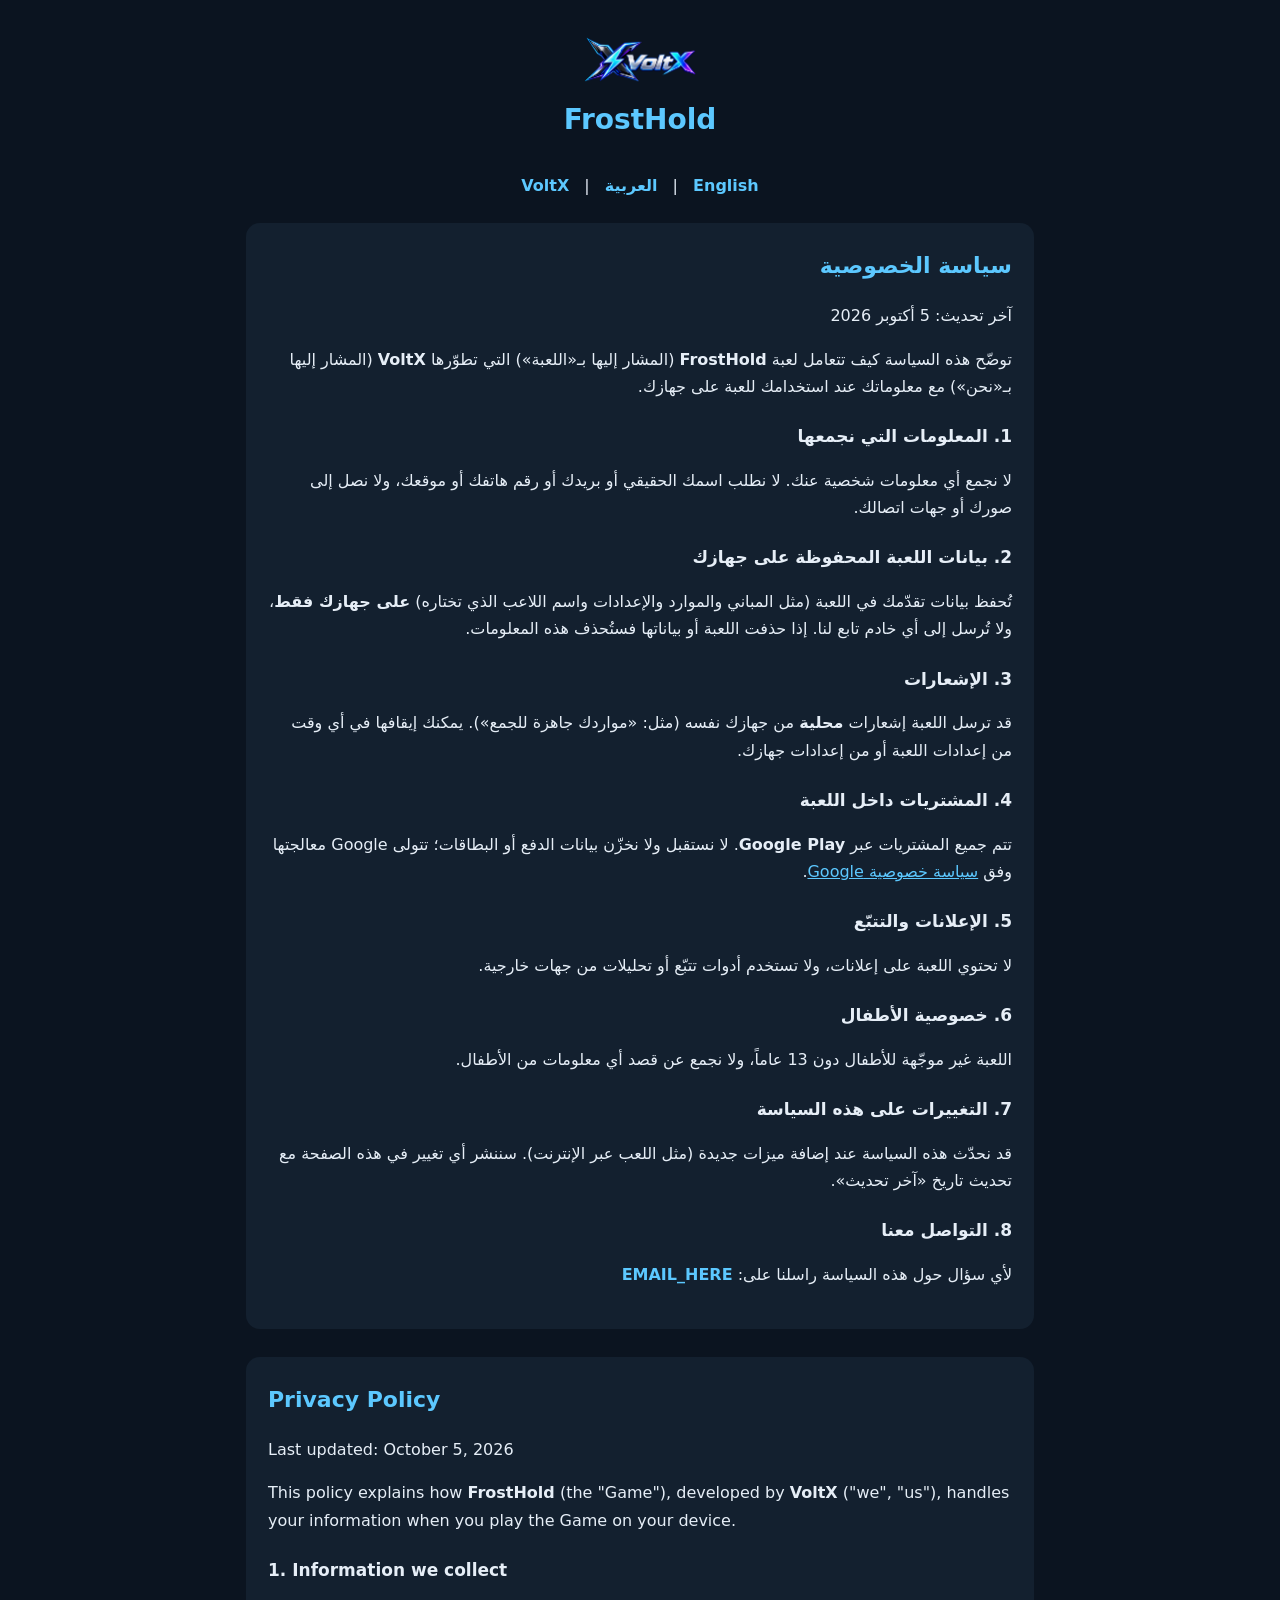
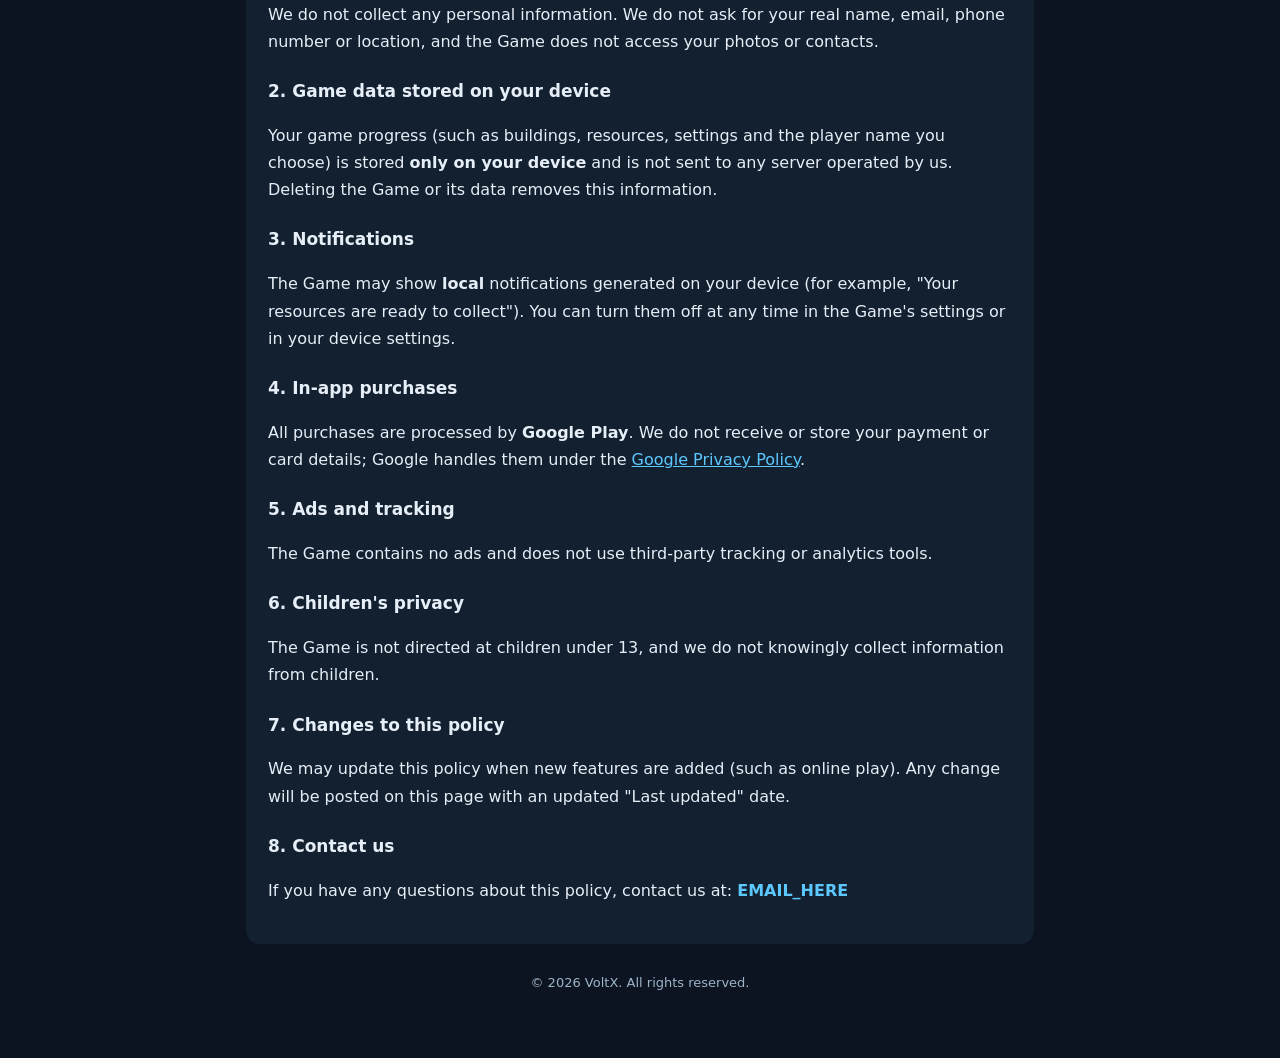
==== privacy.html @ eb1a652a "Add files via upload" ====
<!doctype html>
<html lang="en">
<head>
<meta charset="utf-8">
<meta name="viewport" content="width=device-width, initial-scale=1">
<title>FrostHold – Privacy Policy</title>
<link rel="icon" href="assets/frosthold-icon.png">
<style>
  :root { --bg:#0b1420; --card:#13202f; --text:#e6eef7; --muted:#9fb3c8; --accent:#5cc8ff; }
  * { box-sizing:border-box; }
  body { margin:0; background:var(--bg); color:var(--text); font:16px/1.7 system-ui, "Segoe UI", Tahoma, Arial, sans-serif; }
  .wrap { max-width:820px; margin:0 auto; padding:32px 16px 64px; }
  header { text-align:center; margin-bottom:28px; }
  header h1 { margin:0; font-size:28px; color:var(--accent); }
  header p { margin:6px 0 0; color:var(--muted); }
  nav { text-align:center; margin-bottom:24px; }
  nav a { color:var(--accent); margin:0 10px; text-decoration:none; font-weight:600; }
  section.lang { background:var(--card); border-radius:14px; padding:24px 22px; margin-bottom:28px; }
  h2 { color:var(--accent); font-size:22px; margin-top:0; }
  h3 { font-size:17px; margin:22px 0 6px; }
  ul { padding-inline-start:22px; }
  .email { color:var(--accent); font-weight:600; }
  footer { text-align:center; color:var(--muted); font-size:13px; }
  [dir="rtl"] { text-align:right; }
</style>
</head>
<body>
<div class="wrap">
  <header>
    <a href="index.html"><img src="assets/voltx-logo.png" alt="VoltX" style="height:56px;margin:0 auto 8px;display:block"></a>
    <h1>FrostHold</h1>
  </header>
  <nav><a href="index.html">VoltX</a> | <a href="#ar">العربية</a> | <a href="#en">English</a></nav>

  <!-- ===================== ARABIC ===================== -->
  <section class="lang" id="ar" dir="rtl" lang="ar">
    <h2>سياسة الخصوصية</h2>
    <p>آخر تحديث: 5 أكتوبر 2026</p>
    <p>توضّح هذه السياسة كيف تتعامل لعبة <strong>FrostHold</strong> (المشار إليها بـ«اللعبة») التي تطوّرها <strong>VoltX</strong> (المشار إليها بـ«نحن») مع معلوماتك عند استخدامك للعبة على جهازك.</p>

    <h3>1. المعلومات التي نجمعها</h3>
    <p>لا نجمع أي معلومات شخصية عنك. لا نطلب اسمك الحقيقي أو بريدك أو رقم هاتفك أو موقعك، ولا نصل إلى صورك أو جهات اتصالك.</p>

    <h3>2. بيانات اللعبة المحفوظة على جهازك</h3>
    <p>تُحفظ بيانات تقدّمك في اللعبة (مثل المباني والموارد والإعدادات واسم اللاعب الذي تختاره) <strong>على جهازك فقط</strong>، ولا تُرسل إلى أي خادم تابع لنا. إذا حذفت اللعبة أو بياناتها فستُحذف هذه المعلومات.</p>

    <h3>3. الإشعارات</h3>
    <p>قد ترسل اللعبة إشعارات <strong>محلية</strong> من جهازك نفسه (مثل: «مواردك جاهزة للجمع»). يمكنك إيقافها في أي وقت من إعدادات اللعبة أو من إعدادات جهازك.</p>

    <h3>4. المشتريات داخل اللعبة</h3>
    <p>تتم جميع المشتريات عبر <strong>Google Play</strong>. لا نستقبل ولا نخزّن بيانات الدفع أو البطاقات؛ تتولى Google معالجتها وفق <a href="https://policies.google.com/privacy" style="color:var(--accent)">سياسة خصوصية Google</a>.</p>

    <h3>5. الإعلانات والتتبّع</h3>
    <p>لا تحتوي اللعبة على إعلانات، ولا تستخدم أدوات تتبّع أو تحليلات من جهات خارجية.</p>

    <h3>6. خصوصية الأطفال</h3>
    <p>اللعبة غير موجّهة للأطفال دون 13 عاماً، ولا نجمع عن قصد أي معلومات من الأطفال.</p>

    <h3>7. التغييرات على هذه السياسة</h3>
    <p>قد نحدّث هذه السياسة عند إضافة ميزات جديدة (مثل اللعب عبر الإنترنت). سننشر أي تغيير في هذه الصفحة مع تحديث تاريخ «آخر تحديث».</p>

    <h3>8. التواصل معنا</h3>
    <p>لأي سؤال حول هذه السياسة راسلنا على: <span class="email">EMAIL_HERE</span></p>
  </section>

  <!-- ===================== ENGLISH ===================== -->
  <section class="lang" id="en" lang="en">
    <h2>Privacy Policy</h2>
    <p>Last updated: October 5, 2026</p>
    <p>This policy explains how <strong>FrostHold</strong> (the "Game"), developed by <strong>VoltX</strong> ("we", "us"), handles your information when you play the Game on your device.</p>

    <h3>1. Information we collect</h3>
    <p>We do not collect any personal information. We do not ask for your real name, email, phone number or location, and the Game does not access your photos or contacts.</p>

    <h3>2. Game data stored on your device</h3>
    <p>Your game progress (such as buildings, resources, settings and the player name you choose) is stored <strong>only on your device</strong> and is not sent to any server operated by us. Deleting the Game or its data removes this information.</p>

    <h3>3. Notifications</h3>
    <p>The Game may show <strong>local</strong> notifications generated on your device (for example, "Your resources are ready to collect"). You can turn them off at any time in the Game's settings or in your device settings.</p>

    <h3>4. In-app purchases</h3>
    <p>All purchases are processed by <strong>Google Play</strong>. We do not receive or store your payment or card details; Google handles them under the <a href="https://policies.google.com/privacy" style="color:var(--accent)">Google Privacy Policy</a>.</p>

    <h3>5. Ads and tracking</h3>
    <p>The Game contains no ads and does not use third-party tracking or analytics tools.</p>

    <h3>6. Children's privacy</h3>
    <p>The Game is not directed at children under 13, and we do not knowingly collect information from children.</p>

    <h3>7. Changes to this policy</h3>
    <p>We may update this policy when new features are added (such as online play). Any change will be posted on this page with an updated "Last updated" date.</p>

    <h3>8. Contact us</h3>
    <p>If you have any questions about this policy, contact us at: <span class="email">EMAIL_HERE</span></p>
  </section>

  <footer>© 2026 VoltX. All rights reserved.</footer>
</div>
</body>
</html>
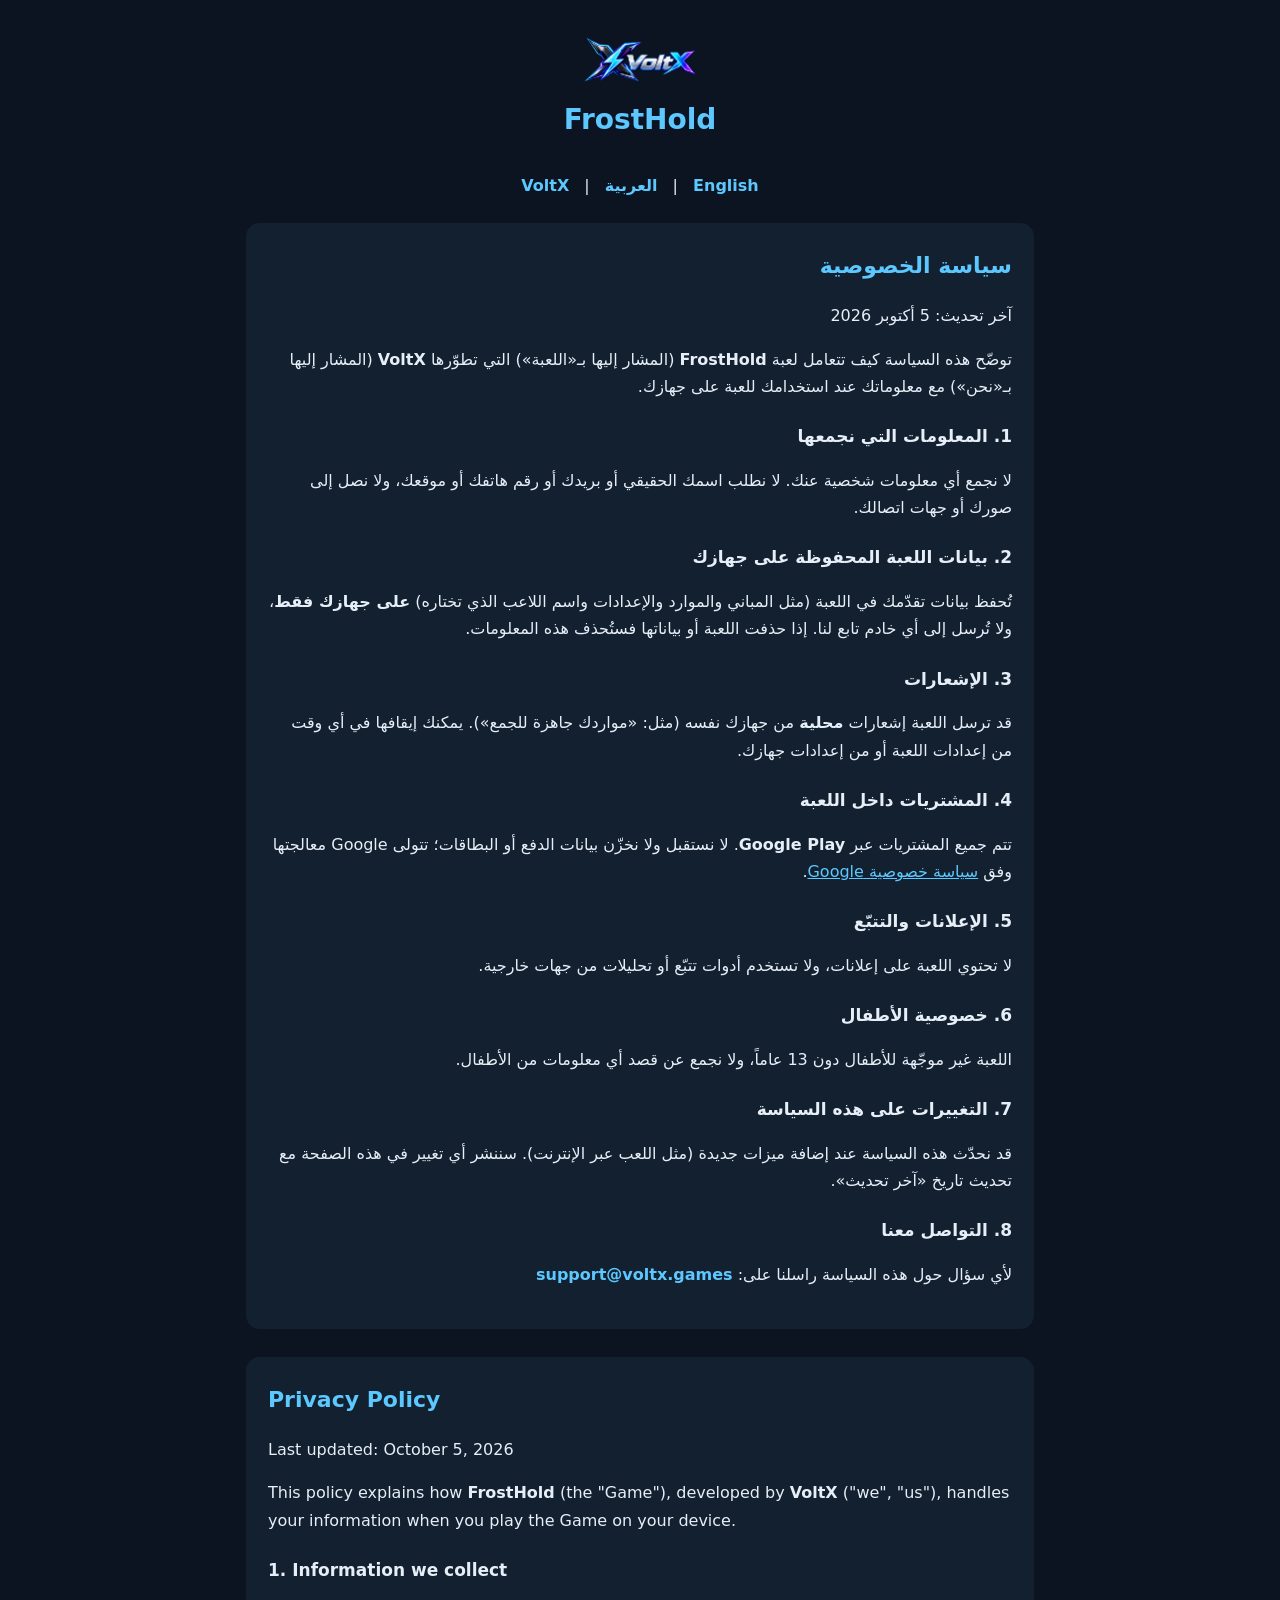
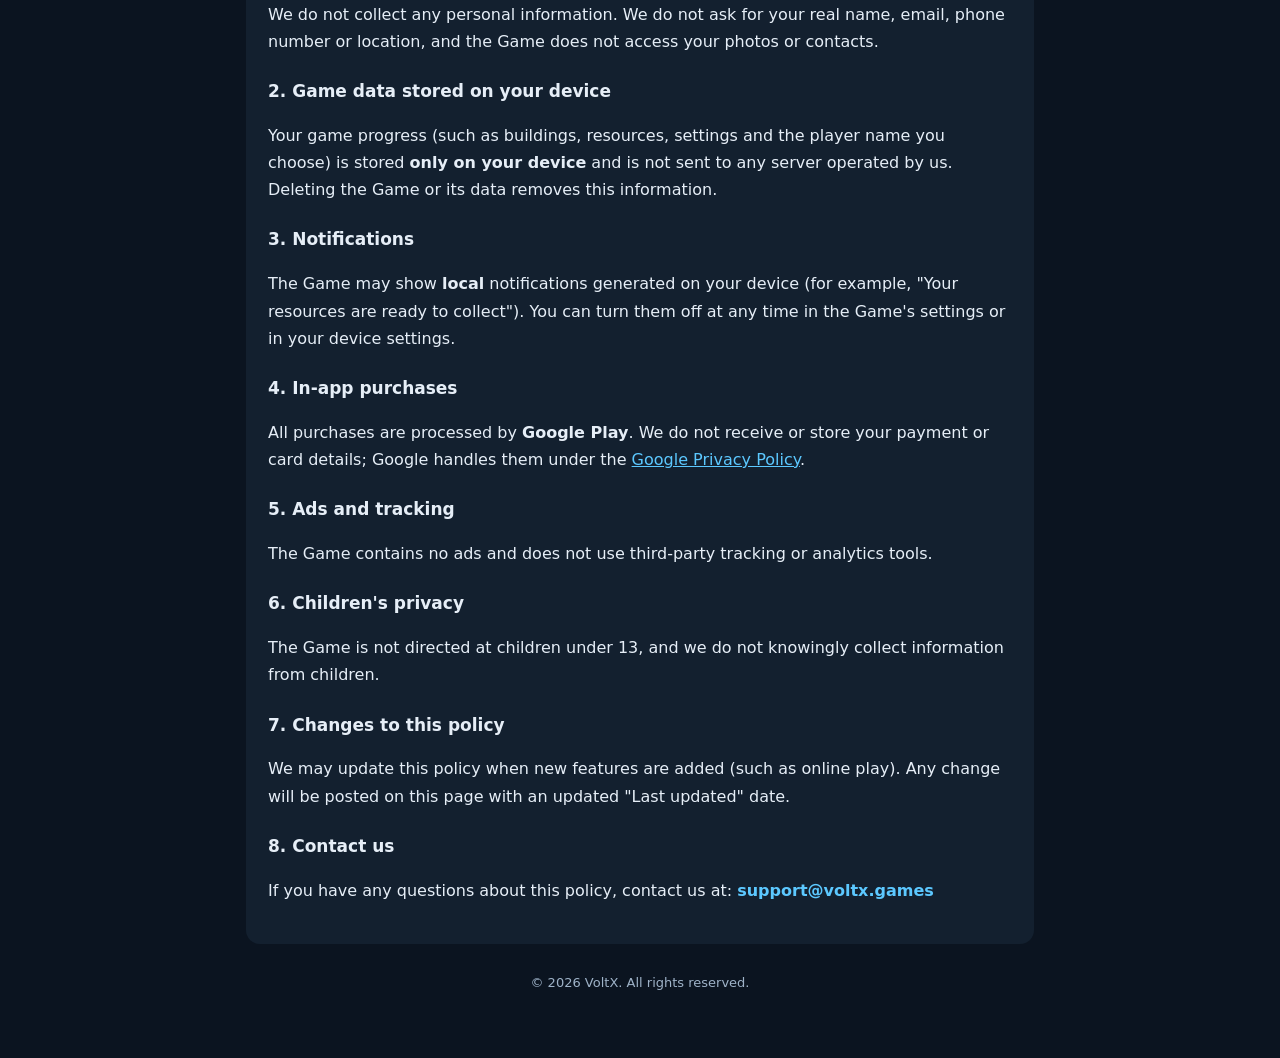
==== commit 69a82d4f: "Add files via upload" ====
--- a/privacy.html
+++ b/privacy.html
@@ -60,7 +60,7 @@
     <p>قد نحدّث هذه السياسة عند إضافة ميزات جديدة (مثل اللعب عبر الإنترنت). سننشر أي تغيير في هذه الصفحة مع تحديث تاريخ «آخر تحديث».</p>
 
     <h3>8. التواصل معنا</h3>
-    <p>لأي سؤال حول هذه السياسة راسلنا على: <span class="email">EMAIL_HERE</span></p>
+    <p>لأي سؤال حول هذه السياسة راسلنا على: <span class="email">support@voltx.games</span></p>
   </section>
 
   <!-- ===================== ENGLISH ===================== -->
@@ -91,7 +91,7 @@
     <p>We may update this policy when new features are added (such as online play). Any change will be posted on this page with an updated "Last updated" date.</p>
 
     <h3>8. Contact us</h3>
-    <p>If you have any questions about this policy, contact us at: <span class="email">EMAIL_HERE</span></p>
+    <p>If you have any questions about this policy, contact us at: <span class="email">support@voltx.games</span></p>
   </section>
 
   <footer>© 2026 VoltX. All rights reserved.</footer>
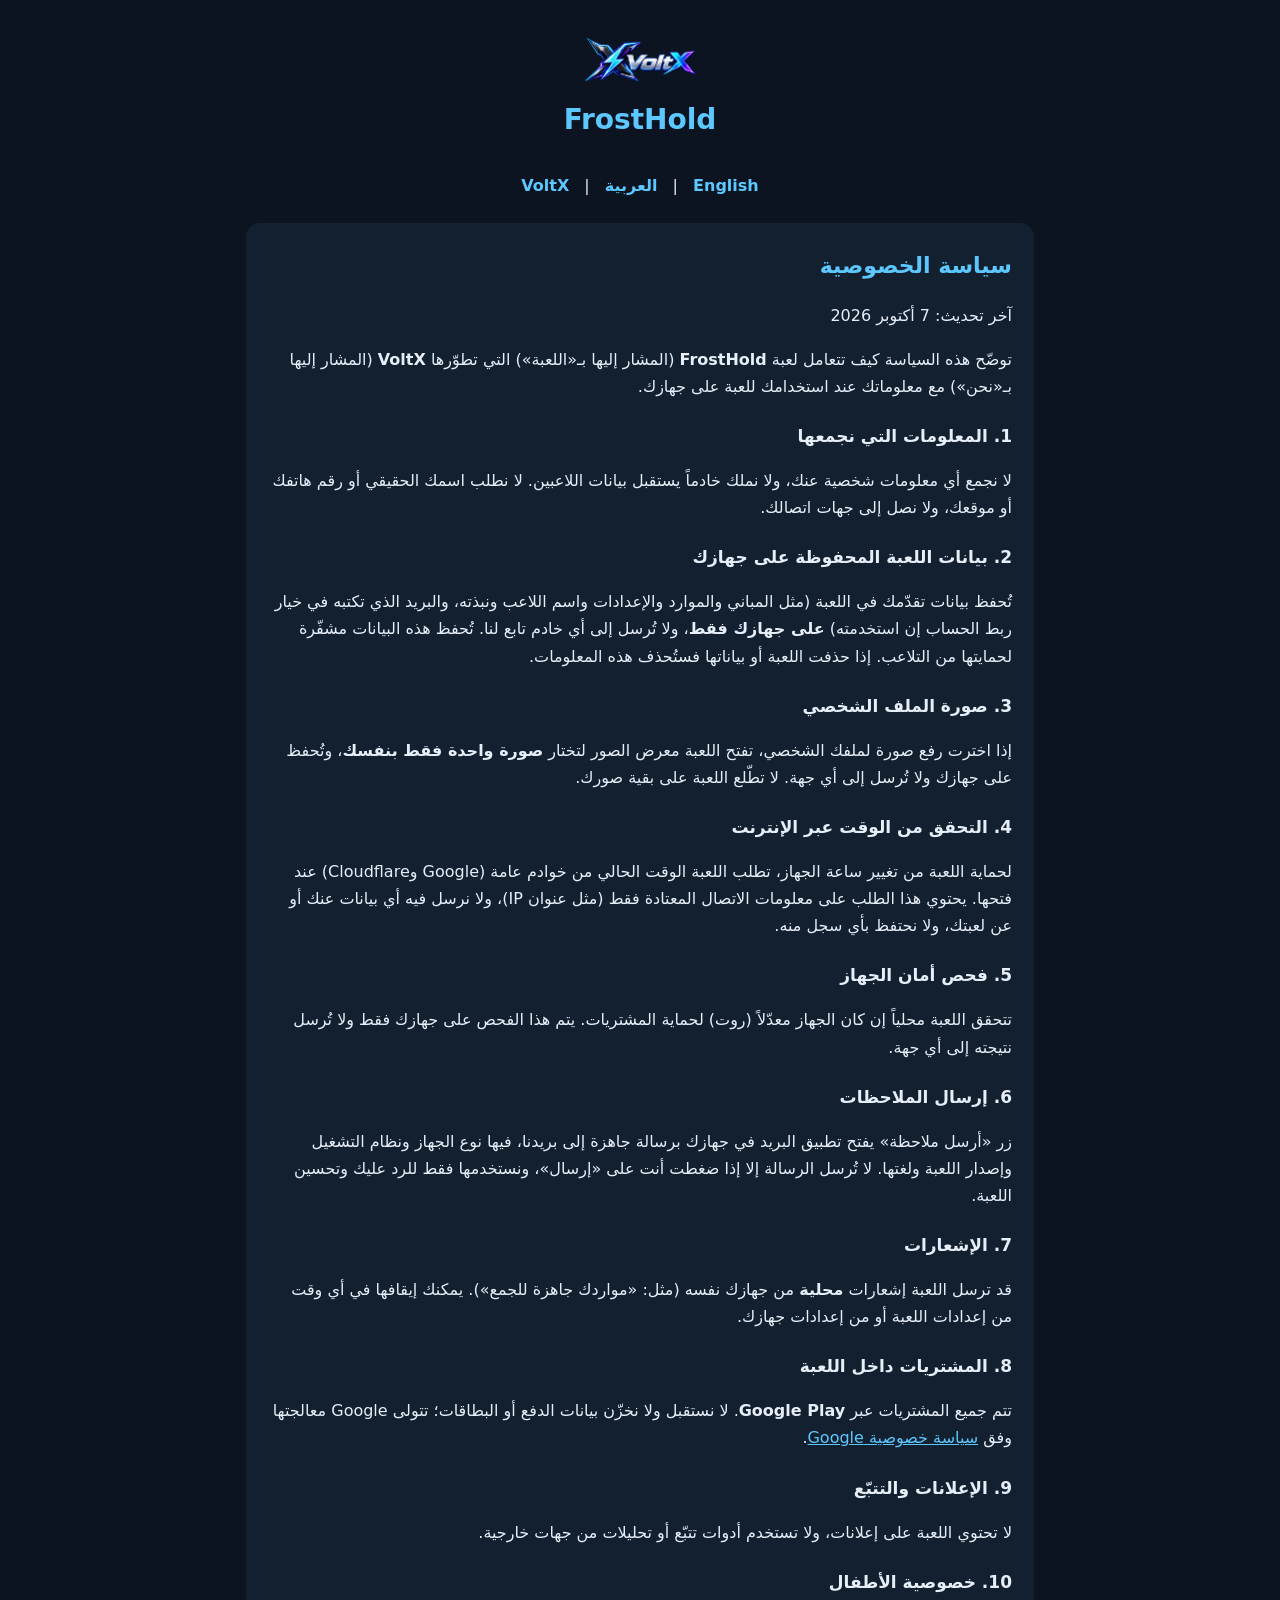
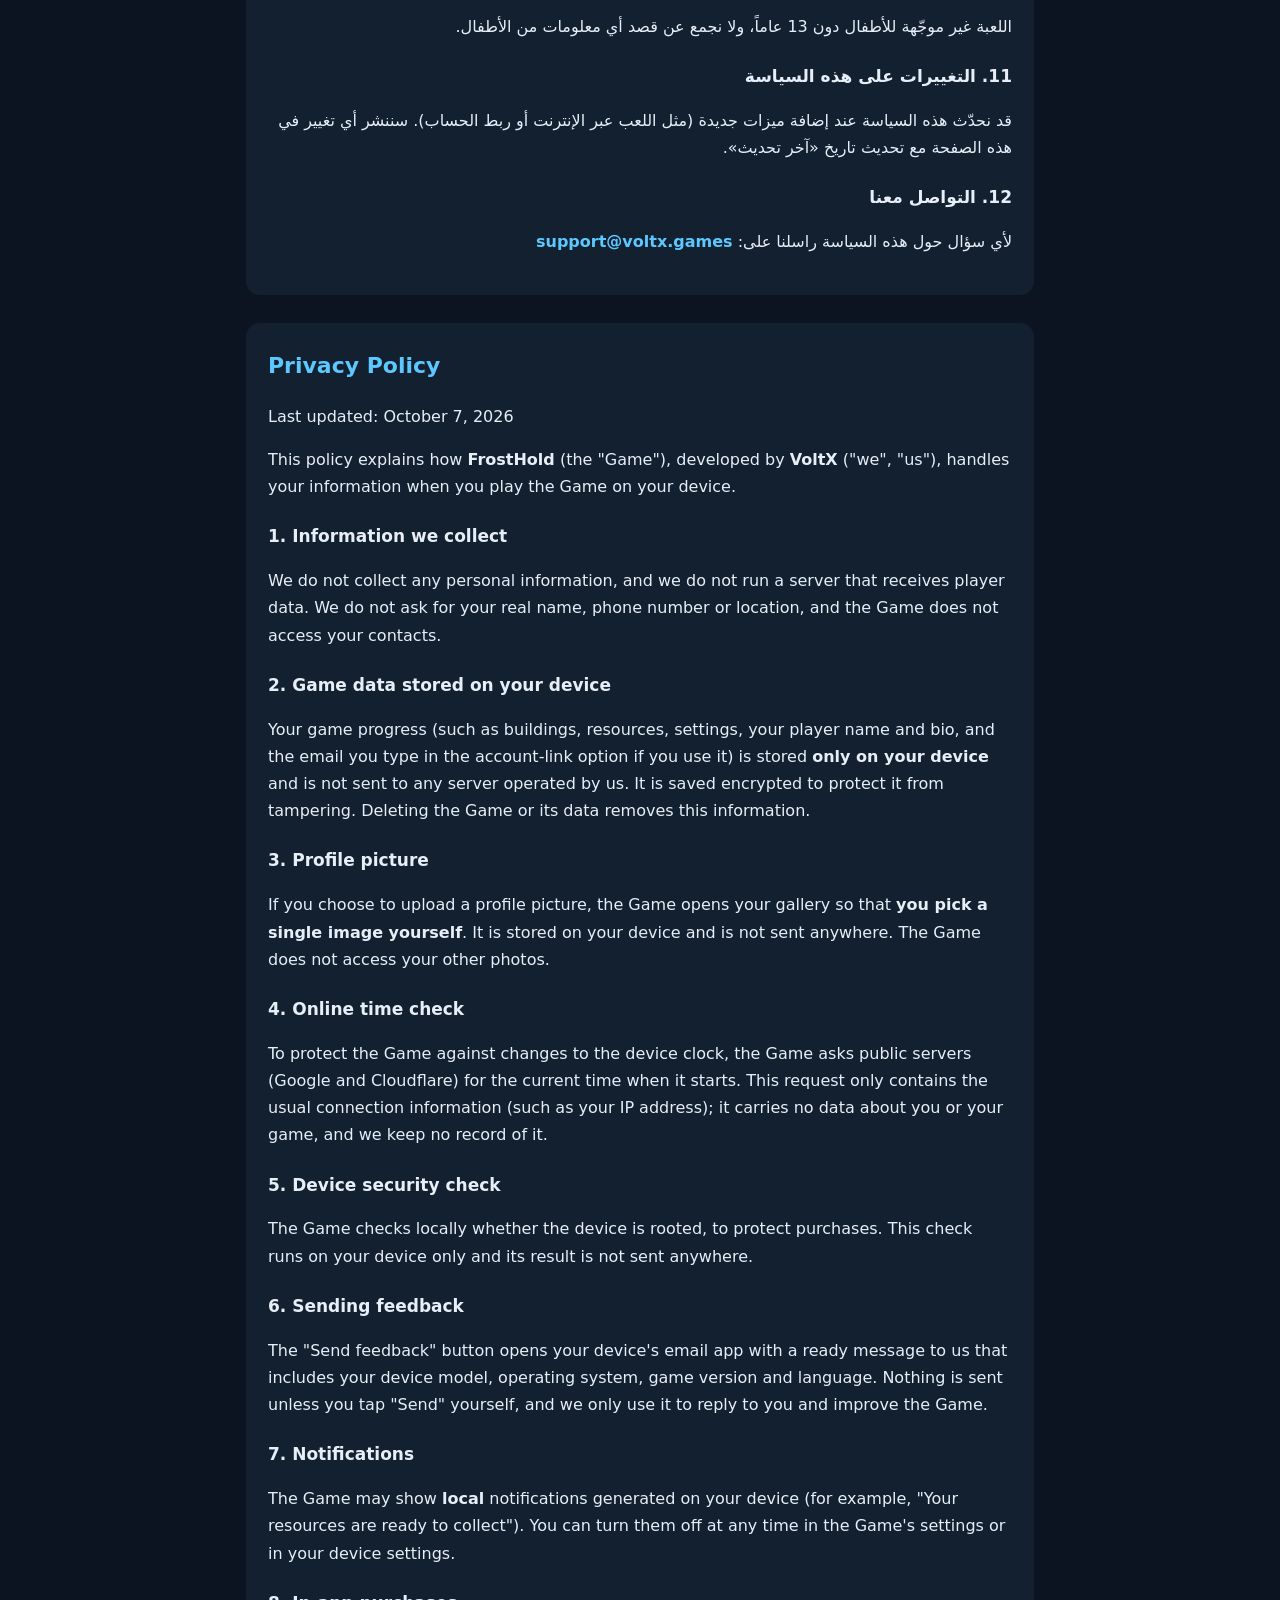
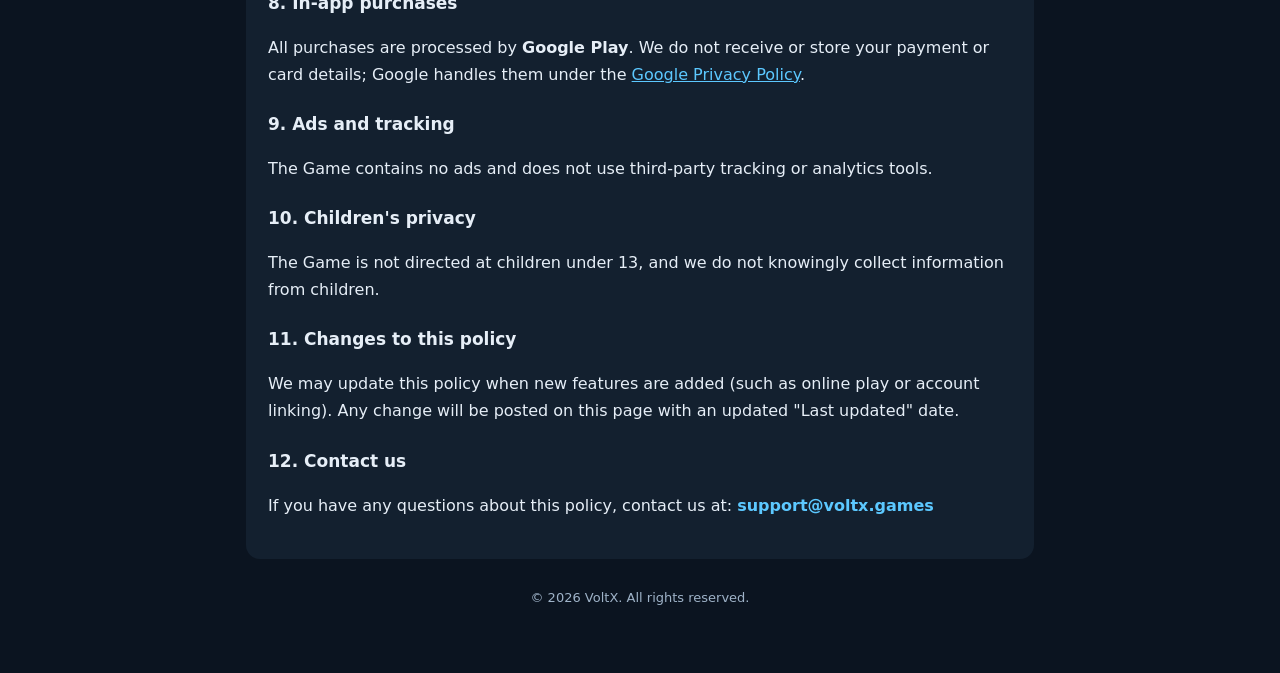
==== commit 284890b9: "Add files via upload" ====
--- a/privacy.html
+++ b/privacy.html
@@ -35,62 +35,86 @@
   <!-- ===================== ARABIC ===================== -->
   <section class="lang" id="ar" dir="rtl" lang="ar">
     <h2>سياسة الخصوصية</h2>
-    <p>آخر تحديث: 5 أكتوبر 2026</p>
+    <p>آخر تحديث: 7 أكتوبر 2026</p>
     <p>توضّح هذه السياسة كيف تتعامل لعبة <strong>FrostHold</strong> (المشار إليها بـ«اللعبة») التي تطوّرها <strong>VoltX</strong> (المشار إليها بـ«نحن») مع معلوماتك عند استخدامك للعبة على جهازك.</p>
 
     <h3>1. المعلومات التي نجمعها</h3>
-    <p>لا نجمع أي معلومات شخصية عنك. لا نطلب اسمك الحقيقي أو بريدك أو رقم هاتفك أو موقعك، ولا نصل إلى صورك أو جهات اتصالك.</p>
+    <p>لا نجمع أي معلومات شخصية عنك، ولا نملك خادماً يستقبل بيانات اللاعبين. لا نطلب اسمك الحقيقي أو رقم هاتفك أو موقعك، ولا نصل إلى جهات اتصالك.</p>
 
     <h3>2. بيانات اللعبة المحفوظة على جهازك</h3>
-    <p>تُحفظ بيانات تقدّمك في اللعبة (مثل المباني والموارد والإعدادات واسم اللاعب الذي تختاره) <strong>على جهازك فقط</strong>، ولا تُرسل إلى أي خادم تابع لنا. إذا حذفت اللعبة أو بياناتها فستُحذف هذه المعلومات.</p>
+    <p>تُحفظ بيانات تقدّمك في اللعبة (مثل المباني والموارد والإعدادات واسم اللاعب ونبذته، والبريد الذي تكتبه في خيار ربط الحساب إن استخدمته) <strong>على جهازك فقط</strong>، ولا تُرسل إلى أي خادم تابع لنا. تُحفظ هذه البيانات مشفّرة لحمايتها من التلاعب. إذا حذفت اللعبة أو بياناتها فستُحذف هذه المعلومات.</p>
 
-    <h3>3. الإشعارات</h3>
+    <h3>3. صورة الملف الشخصي</h3>
+    <p>إذا اخترت رفع صورة لملفك الشخصي، تفتح اللعبة معرض الصور لتختار <strong>صورة واحدة فقط بنفسك</strong>، وتُحفظ على جهازك ولا تُرسل إلى أي جهة. لا تطّلع اللعبة على بقية صورك.</p>
+
+    <h3>4. التحقق من الوقت عبر الإنترنت</h3>
+    <p>لحماية اللعبة من تغيير ساعة الجهاز، تطلب اللعبة الوقت الحالي من خوادم عامة (Google وCloudflare) عند فتحها. يحتوي هذا الطلب على معلومات الاتصال المعتادة فقط (مثل عنوان IP)، ولا نرسل فيه أي بيانات عنك أو عن لعبتك، ولا نحتفظ بأي سجل منه.</p>
+
+    <h3>5. فحص أمان الجهاز</h3>
+    <p>تتحقق اللعبة محلياً إن كان الجهاز معدّلاً (روت) لحماية المشتريات. يتم هذا الفحص على جهازك فقط ولا تُرسل نتيجته إلى أي جهة.</p>
+
+    <h3>6. إرسال الملاحظات</h3>
+    <p>زر «أرسل ملاحظة» يفتح تطبيق البريد في جهازك برسالة جاهزة إلى بريدنا، فيها نوع الجهاز ونظام التشغيل وإصدار اللعبة ولغتها. لا تُرسل الرسالة إلا إذا ضغطت أنت على «إرسال»، ونستخدمها فقط للرد عليك وتحسين اللعبة.</p>
+
+    <h3>7. الإشعارات</h3>
     <p>قد ترسل اللعبة إشعارات <strong>محلية</strong> من جهازك نفسه (مثل: «مواردك جاهزة للجمع»). يمكنك إيقافها في أي وقت من إعدادات اللعبة أو من إعدادات جهازك.</p>
 
-    <h3>4. المشتريات داخل اللعبة</h3>
+    <h3>8. المشتريات داخل اللعبة</h3>
     <p>تتم جميع المشتريات عبر <strong>Google Play</strong>. لا نستقبل ولا نخزّن بيانات الدفع أو البطاقات؛ تتولى Google معالجتها وفق <a href="https://policies.google.com/privacy" style="color:var(--accent)">سياسة خصوصية Google</a>.</p>
 
-    <h3>5. الإعلانات والتتبّع</h3>
+    <h3>9. الإعلانات والتتبّع</h3>
     <p>لا تحتوي اللعبة على إعلانات، ولا تستخدم أدوات تتبّع أو تحليلات من جهات خارجية.</p>
 
-    <h3>6. خصوصية الأطفال</h3>
+    <h3>10. خصوصية الأطفال</h3>
     <p>اللعبة غير موجّهة للأطفال دون 13 عاماً، ولا نجمع عن قصد أي معلومات من الأطفال.</p>
 
-    <h3>7. التغييرات على هذه السياسة</h3>
-    <p>قد نحدّث هذه السياسة عند إضافة ميزات جديدة (مثل اللعب عبر الإنترنت). سننشر أي تغيير في هذه الصفحة مع تحديث تاريخ «آخر تحديث».</p>
+    <h3>11. التغييرات على هذه السياسة</h3>
+    <p>قد نحدّث هذه السياسة عند إضافة ميزات جديدة (مثل اللعب عبر الإنترنت أو ربط الحساب). سننشر أي تغيير في هذه الصفحة مع تحديث تاريخ «آخر تحديث».</p>
 
-    <h3>8. التواصل معنا</h3>
+    <h3>12. التواصل معنا</h3>
     <p>لأي سؤال حول هذه السياسة راسلنا على: <span class="email">support@voltx.games</span></p>
   </section>
 
   <!-- ===================== ENGLISH ===================== -->
   <section class="lang" id="en" lang="en">
     <h2>Privacy Policy</h2>
-    <p>Last updated: October 5, 2026</p>
+    <p>Last updated: October 7, 2026</p>
     <p>This policy explains how <strong>FrostHold</strong> (the "Game"), developed by <strong>VoltX</strong> ("we", "us"), handles your information when you play the Game on your device.</p>
 
     <h3>1. Information we collect</h3>
-    <p>We do not collect any personal information. We do not ask for your real name, email, phone number or location, and the Game does not access your photos or contacts.</p>
+    <p>We do not collect any personal information, and we do not run a server that receives player data. We do not ask for your real name, phone number or location, and the Game does not access your contacts.</p>
 
     <h3>2. Game data stored on your device</h3>
-    <p>Your game progress (such as buildings, resources, settings and the player name you choose) is stored <strong>only on your device</strong> and is not sent to any server operated by us. Deleting the Game or its data removes this information.</p>
+    <p>Your game progress (such as buildings, resources, settings, your player name and bio, and the email you type in the account-link option if you use it) is stored <strong>only on your device</strong> and is not sent to any server operated by us. It is saved encrypted to protect it from tampering. Deleting the Game or its data removes this information.</p>
 
-    <h3>3. Notifications</h3>
+    <h3>3. Profile picture</h3>
+    <p>If you choose to upload a profile picture, the Game opens your gallery so that <strong>you pick a single image yourself</strong>. It is stored on your device and is not sent anywhere. The Game does not access your other photos.</p>
+
+    <h3>4. Online time check</h3>
+    <p>To protect the Game against changes to the device clock, the Game asks public servers (Google and Cloudflare) for the current time when it starts. This request only contains the usual connection information (such as your IP address); it carries no data about you or your game, and we keep no record of it.</p>
+
+    <h3>5. Device security check</h3>
+    <p>The Game checks locally whether the device is rooted, to protect purchases. This check runs on your device only and its result is not sent anywhere.</p>
+
+    <h3>6. Sending feedback</h3>
+    <p>The "Send feedback" button opens your device's email app with a ready message to us that includes your device model, operating system, game version and language. Nothing is sent unless you tap "Send" yourself, and we only use it to reply to you and improve the Game.</p>
+
+    <h3>7. Notifications</h3>
     <p>The Game may show <strong>local</strong> notifications generated on your device (for example, "Your resources are ready to collect"). You can turn them off at any time in the Game's settings or in your device settings.</p>
 
-    <h3>4. In-app purchases</h3>
+    <h3>8. In-app purchases</h3>
     <p>All purchases are processed by <strong>Google Play</strong>. We do not receive or store your payment or card details; Google handles them under the <a href="https://policies.google.com/privacy" style="color:var(--accent)">Google Privacy Policy</a>.</p>
 
-    <h3>5. Ads and tracking</h3>
+    <h3>9. Ads and tracking</h3>
     <p>The Game contains no ads and does not use third-party tracking or analytics tools.</p>
 
-    <h3>6. Children's privacy</h3>
+    <h3>10. Children's privacy</h3>
     <p>The Game is not directed at children under 13, and we do not knowingly collect information from children.</p>
 
-    <h3>7. Changes to this policy</h3>
-    <p>We may update this policy when new features are added (such as online play). Any change will be posted on this page with an updated "Last updated" date.</p>
+    <h3>11. Changes to this policy</h3>
+    <p>We may update this policy when new features are added (such as online play or account linking). Any change will be posted on this page with an updated "Last updated" date.</p>
 
-    <h3>8. Contact us</h3>
+    <h3>12. Contact us</h3>
     <p>If you have any questions about this policy, contact us at: <span class="email">support@voltx.games</span></p>
   </section>
 
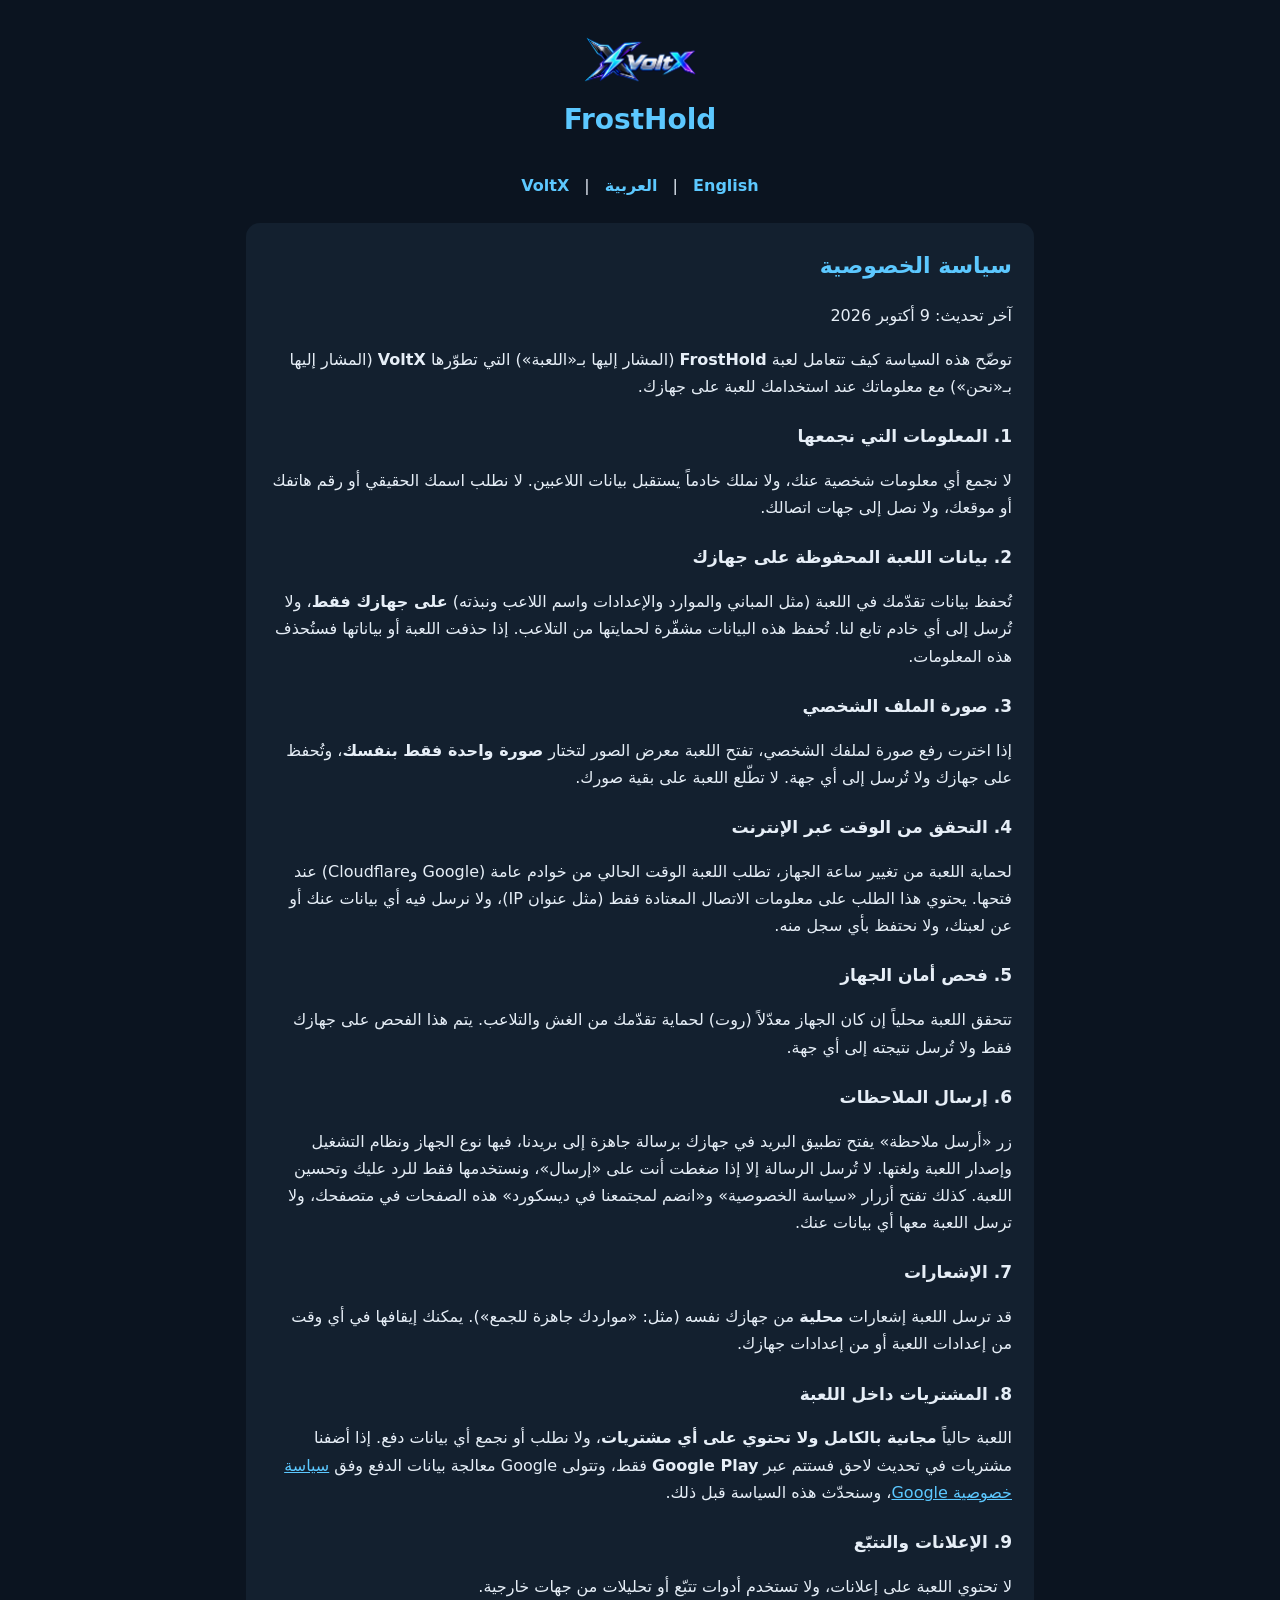
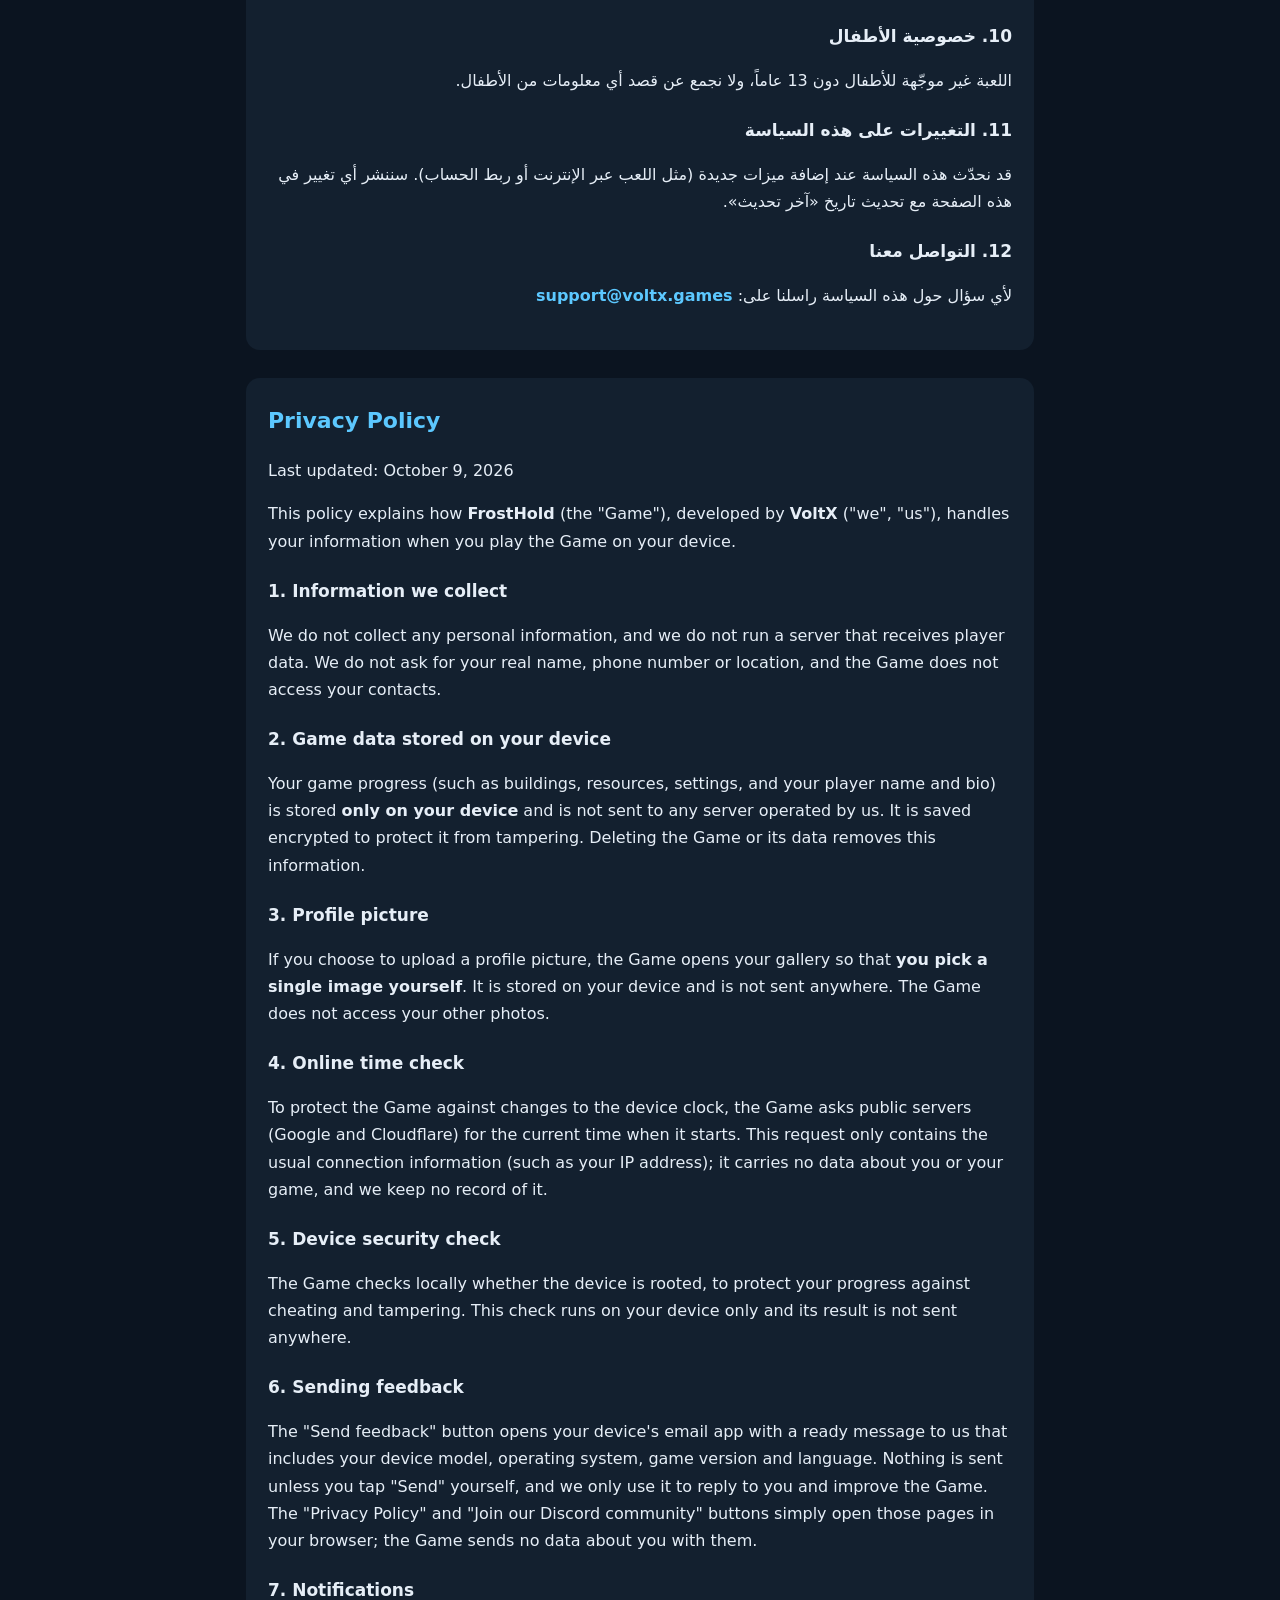
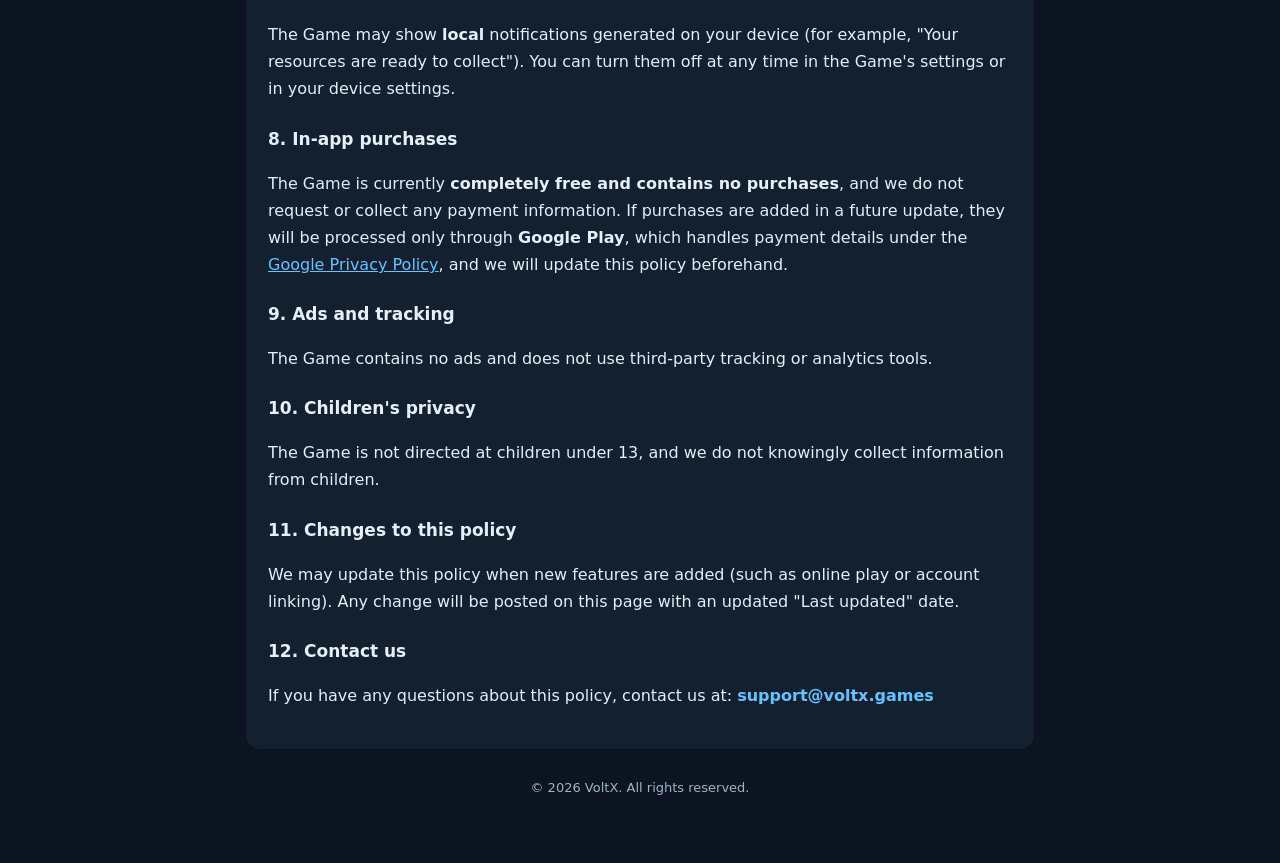
==== commit 2a0d42b6: "Add files via upload" ====
--- a/privacy.html
+++ b/privacy.html
@@ -35,14 +35,14 @@
   <!-- ===================== ARABIC ===================== -->
   <section class="lang" id="ar" dir="rtl" lang="ar">
     <h2>سياسة الخصوصية</h2>
-    <p>آخر تحديث: 7 أكتوبر 2026</p>
+    <p>آخر تحديث: 9 أكتوبر 2026</p>
     <p>توضّح هذه السياسة كيف تتعامل لعبة <strong>FrostHold</strong> (المشار إليها بـ«اللعبة») التي تطوّرها <strong>VoltX</strong> (المشار إليها بـ«نحن») مع معلوماتك عند استخدامك للعبة على جهازك.</p>
 
     <h3>1. المعلومات التي نجمعها</h3>
     <p>لا نجمع أي معلومات شخصية عنك، ولا نملك خادماً يستقبل بيانات اللاعبين. لا نطلب اسمك الحقيقي أو رقم هاتفك أو موقعك، ولا نصل إلى جهات اتصالك.</p>
 
     <h3>2. بيانات اللعبة المحفوظة على جهازك</h3>
-    <p>تُحفظ بيانات تقدّمك في اللعبة (مثل المباني والموارد والإعدادات واسم اللاعب ونبذته، والبريد الذي تكتبه في خيار ربط الحساب إن استخدمته) <strong>على جهازك فقط</strong>، ولا تُرسل إلى أي خادم تابع لنا. تُحفظ هذه البيانات مشفّرة لحمايتها من التلاعب. إذا حذفت اللعبة أو بياناتها فستُحذف هذه المعلومات.</p>
+    <p>تُحفظ بيانات تقدّمك في اللعبة (مثل المباني والموارد والإعدادات واسم اللاعب ونبذته) <strong>على جهازك فقط</strong>، ولا تُرسل إلى أي خادم تابع لنا. تُحفظ هذه البيانات مشفّرة لحمايتها من التلاعب. إذا حذفت اللعبة أو بياناتها فستُحذف هذه المعلومات.</p>
 
     <h3>3. صورة الملف الشخصي</h3>
     <p>إذا اخترت رفع صورة لملفك الشخصي، تفتح اللعبة معرض الصور لتختار <strong>صورة واحدة فقط بنفسك</strong>، وتُحفظ على جهازك ولا تُرسل إلى أي جهة. لا تطّلع اللعبة على بقية صورك.</p>
@@ -51,16 +51,16 @@
     <p>لحماية اللعبة من تغيير ساعة الجهاز، تطلب اللعبة الوقت الحالي من خوادم عامة (Google وCloudflare) عند فتحها. يحتوي هذا الطلب على معلومات الاتصال المعتادة فقط (مثل عنوان IP)، ولا نرسل فيه أي بيانات عنك أو عن لعبتك، ولا نحتفظ بأي سجل منه.</p>
 
     <h3>5. فحص أمان الجهاز</h3>
-    <p>تتحقق اللعبة محلياً إن كان الجهاز معدّلاً (روت) لحماية المشتريات. يتم هذا الفحص على جهازك فقط ولا تُرسل نتيجته إلى أي جهة.</p>
+    <p>تتحقق اللعبة محلياً إن كان الجهاز معدّلاً (روت) لحماية تقدّمك من الغش والتلاعب. يتم هذا الفحص على جهازك فقط ولا تُرسل نتيجته إلى أي جهة.</p>
 
     <h3>6. إرسال الملاحظات</h3>
-    <p>زر «أرسل ملاحظة» يفتح تطبيق البريد في جهازك برسالة جاهزة إلى بريدنا، فيها نوع الجهاز ونظام التشغيل وإصدار اللعبة ولغتها. لا تُرسل الرسالة إلا إذا ضغطت أنت على «إرسال»، ونستخدمها فقط للرد عليك وتحسين اللعبة.</p>
+    <p>زر «أرسل ملاحظة» يفتح تطبيق البريد في جهازك برسالة جاهزة إلى بريدنا، فيها نوع الجهاز ونظام التشغيل وإصدار اللعبة ولغتها. لا تُرسل الرسالة إلا إذا ضغطت أنت على «إرسال»، ونستخدمها فقط للرد عليك وتحسين اللعبة. كذلك تفتح أزرار «سياسة الخصوصية» و«انضم لمجتمعنا في ديسكورد» هذه الصفحات في متصفحك، ولا ترسل اللعبة معها أي بيانات عنك.</p>
 
     <h3>7. الإشعارات</h3>
     <p>قد ترسل اللعبة إشعارات <strong>محلية</strong> من جهازك نفسه (مثل: «مواردك جاهزة للجمع»). يمكنك إيقافها في أي وقت من إعدادات اللعبة أو من إعدادات جهازك.</p>
 
     <h3>8. المشتريات داخل اللعبة</h3>
-    <p>تتم جميع المشتريات عبر <strong>Google Play</strong>. لا نستقبل ولا نخزّن بيانات الدفع أو البطاقات؛ تتولى Google معالجتها وفق <a href="https://policies.google.com/privacy" style="color:var(--accent)">سياسة خصوصية Google</a>.</p>
+    <p>اللعبة حالياً <strong>مجانية بالكامل ولا تحتوي على أي مشتريات</strong>، ولا نطلب أو نجمع أي بيانات دفع. إذا أضفنا مشتريات في تحديث لاحق فستتم عبر <strong>Google Play</strong> فقط، وتتولى Google معالجة بيانات الدفع وفق <a href="https://policies.google.com/privacy" style="color:var(--accent)">سياسة خصوصية Google</a>، وسنحدّث هذه السياسة قبل ذلك.</p>
 
     <h3>9. الإعلانات والتتبّع</h3>
     <p>لا تحتوي اللعبة على إعلانات، ولا تستخدم أدوات تتبّع أو تحليلات من جهات خارجية.</p>
@@ -78,14 +78,14 @@
   <!-- ===================== ENGLISH ===================== -->
   <section class="lang" id="en" lang="en">
     <h2>Privacy Policy</h2>
-    <p>Last updated: October 7, 2026</p>
+    <p>Last updated: October 9, 2026</p>
     <p>This policy explains how <strong>FrostHold</strong> (the "Game"), developed by <strong>VoltX</strong> ("we", "us"), handles your information when you play the Game on your device.</p>
 
     <h3>1. Information we collect</h3>
     <p>We do not collect any personal information, and we do not run a server that receives player data. We do not ask for your real name, phone number or location, and the Game does not access your contacts.</p>
 
     <h3>2. Game data stored on your device</h3>
-    <p>Your game progress (such as buildings, resources, settings, your player name and bio, and the email you type in the account-link option if you use it) is stored <strong>only on your device</strong> and is not sent to any server operated by us. It is saved encrypted to protect it from tampering. Deleting the Game or its data removes this information.</p>
+    <p>Your game progress (such as buildings, resources, settings, and your player name and bio) is stored <strong>only on your device</strong> and is not sent to any server operated by us. It is saved encrypted to protect it from tampering. Deleting the Game or its data removes this information.</p>
 
     <h3>3. Profile picture</h3>
     <p>If you choose to upload a profile picture, the Game opens your gallery so that <strong>you pick a single image yourself</strong>. It is stored on your device and is not sent anywhere. The Game does not access your other photos.</p>
@@ -94,16 +94,16 @@
     <p>To protect the Game against changes to the device clock, the Game asks public servers (Google and Cloudflare) for the current time when it starts. This request only contains the usual connection information (such as your IP address); it carries no data about you or your game, and we keep no record of it.</p>
 
     <h3>5. Device security check</h3>
-    <p>The Game checks locally whether the device is rooted, to protect purchases. This check runs on your device only and its result is not sent anywhere.</p>
+    <p>The Game checks locally whether the device is rooted, to protect your progress against cheating and tampering. This check runs on your device only and its result is not sent anywhere.</p>
 
     <h3>6. Sending feedback</h3>
-    <p>The "Send feedback" button opens your device's email app with a ready message to us that includes your device model, operating system, game version and language. Nothing is sent unless you tap "Send" yourself, and we only use it to reply to you and improve the Game.</p>
+    <p>The "Send feedback" button opens your device's email app with a ready message to us that includes your device model, operating system, game version and language. Nothing is sent unless you tap "Send" yourself, and we only use it to reply to you and improve the Game. The "Privacy Policy" and "Join our Discord community" buttons simply open those pages in your browser; the Game sends no data about you with them.</p>
 
     <h3>7. Notifications</h3>
     <p>The Game may show <strong>local</strong> notifications generated on your device (for example, "Your resources are ready to collect"). You can turn them off at any time in the Game's settings or in your device settings.</p>
 
     <h3>8. In-app purchases</h3>
-    <p>All purchases are processed by <strong>Google Play</strong>. We do not receive or store your payment or card details; Google handles them under the <a href="https://policies.google.com/privacy" style="color:var(--accent)">Google Privacy Policy</a>.</p>
+    <p>The Game is currently <strong>completely free and contains no purchases</strong>, and we do not request or collect any payment information. If purchases are added in a future update, they will be processed only through <strong>Google Play</strong>, which handles payment details under the <a href="https://policies.google.com/privacy" style="color:var(--accent)">Google Privacy Policy</a>, and we will update this policy beforehand.</p>
 
     <h3>9. Ads and tracking</h3>
     <p>The Game contains no ads and does not use third-party tracking or analytics tools.</p>
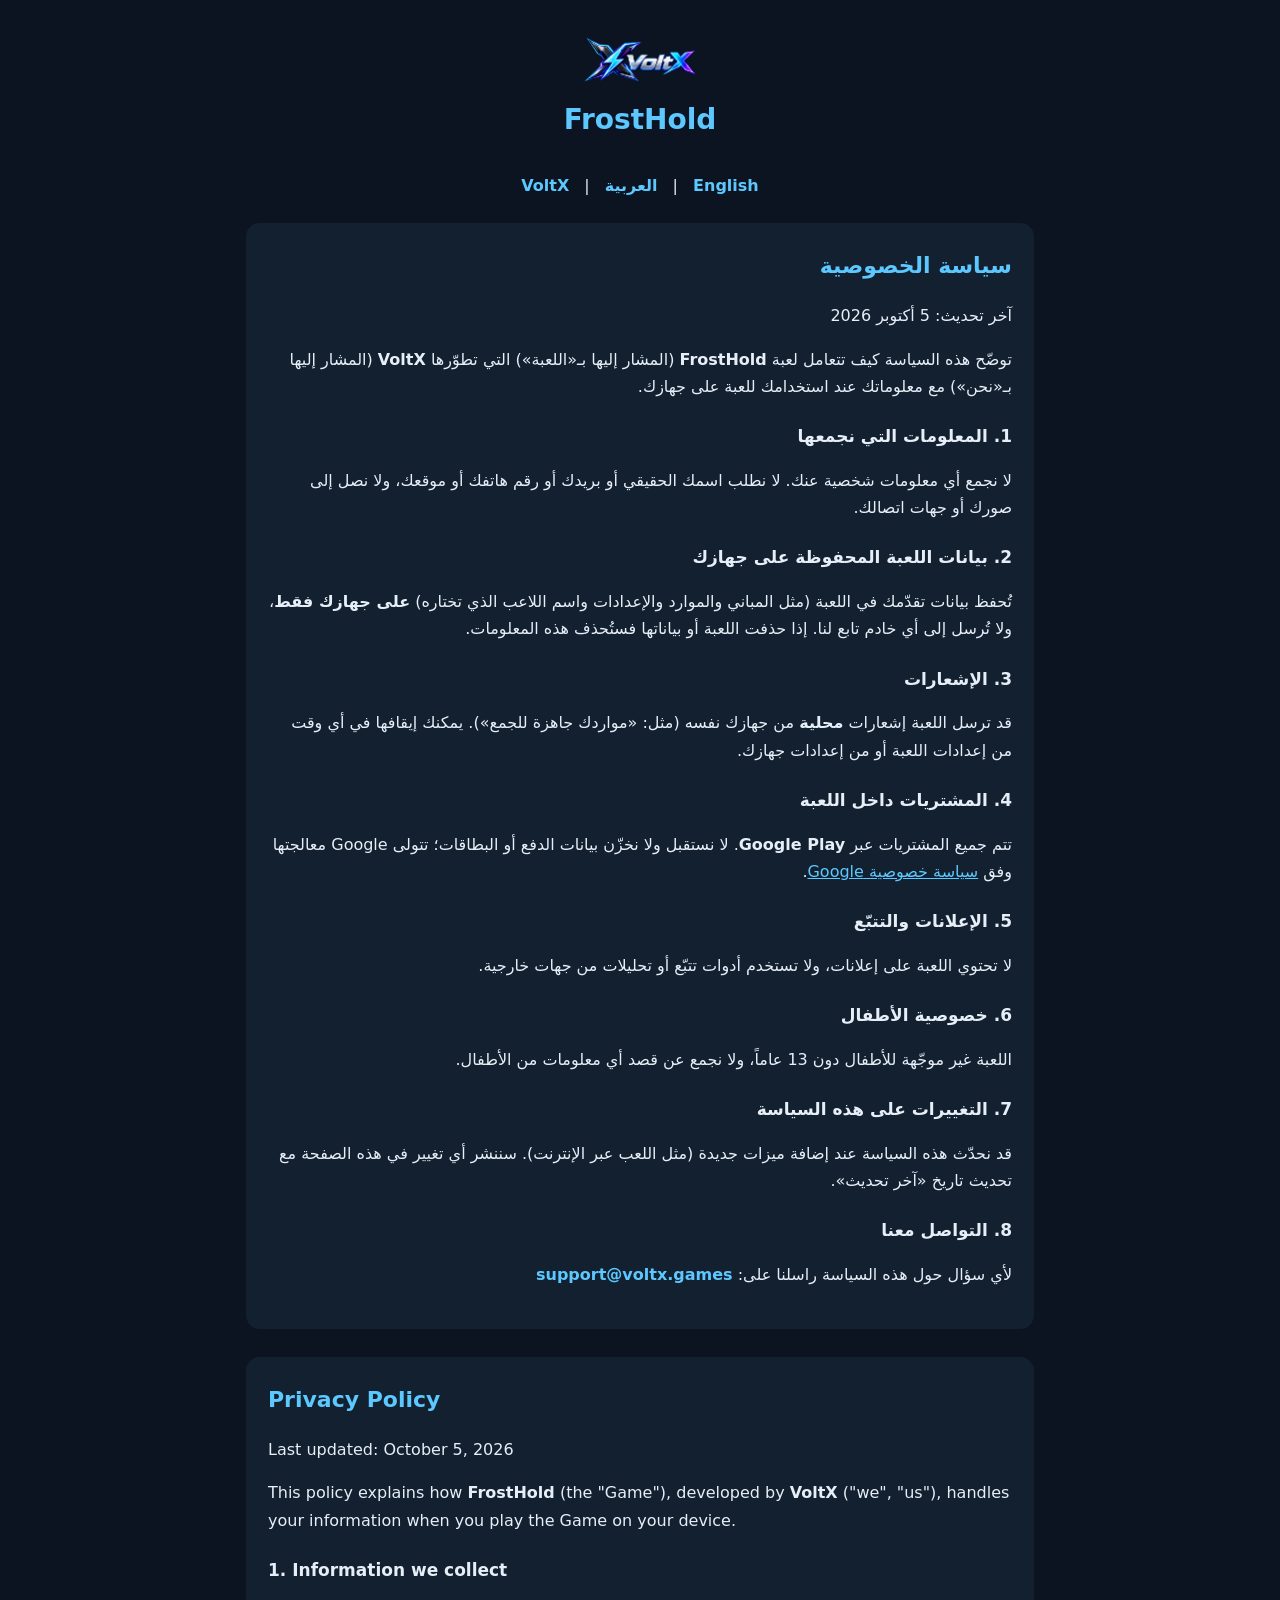
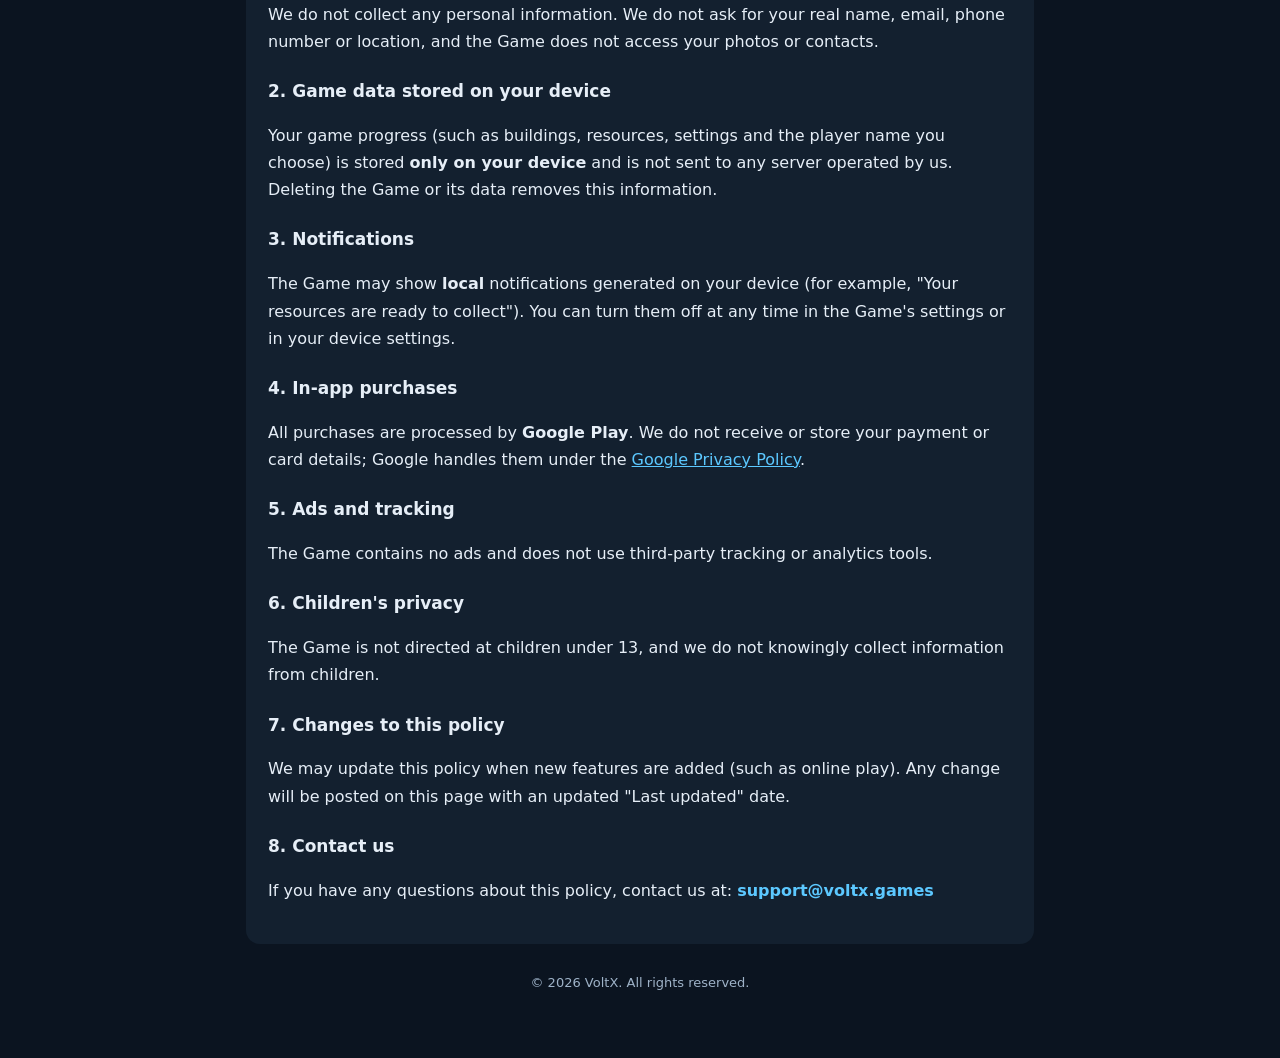
==== commit e7bc9e43: "Add files via upload" ====
--- a/privacy.html
+++ b/privacy.html
@@ -35,86 +35,62 @@
   <!-- ===================== ARABIC ===================== -->
   <section class="lang" id="ar" dir="rtl" lang="ar">
     <h2>سياسة الخصوصية</h2>
-    <p>آخر تحديث: 9 أكتوبر 2026</p>
+    <p>آخر تحديث: 5 أكتوبر 2026</p>
     <p>توضّح هذه السياسة كيف تتعامل لعبة <strong>FrostHold</strong> (المشار إليها بـ«اللعبة») التي تطوّرها <strong>VoltX</strong> (المشار إليها بـ«نحن») مع معلوماتك عند استخدامك للعبة على جهازك.</p>
 
     <h3>1. المعلومات التي نجمعها</h3>
-    <p>لا نجمع أي معلومات شخصية عنك، ولا نملك خادماً يستقبل بيانات اللاعبين. لا نطلب اسمك الحقيقي أو رقم هاتفك أو موقعك، ولا نصل إلى جهات اتصالك.</p>
+    <p>لا نجمع أي معلومات شخصية عنك. لا نطلب اسمك الحقيقي أو بريدك أو رقم هاتفك أو موقعك، ولا نصل إلى صورك أو جهات اتصالك.</p>
 
     <h3>2. بيانات اللعبة المحفوظة على جهازك</h3>
-    <p>تُحفظ بيانات تقدّمك في اللعبة (مثل المباني والموارد والإعدادات واسم اللاعب ونبذته) <strong>على جهازك فقط</strong>، ولا تُرسل إلى أي خادم تابع لنا. تُحفظ هذه البيانات مشفّرة لحمايتها من التلاعب. إذا حذفت اللعبة أو بياناتها فستُحذف هذه المعلومات.</p>
+    <p>تُحفظ بيانات تقدّمك في اللعبة (مثل المباني والموارد والإعدادات واسم اللاعب الذي تختاره) <strong>على جهازك فقط</strong>، ولا تُرسل إلى أي خادم تابع لنا. إذا حذفت اللعبة أو بياناتها فستُحذف هذه المعلومات.</p>
 
-    <h3>3. صورة الملف الشخصي</h3>
-    <p>إذا اخترت رفع صورة لملفك الشخصي، تفتح اللعبة معرض الصور لتختار <strong>صورة واحدة فقط بنفسك</strong>، وتُحفظ على جهازك ولا تُرسل إلى أي جهة. لا تطّلع اللعبة على بقية صورك.</p>
-
-    <h3>4. التحقق من الوقت عبر الإنترنت</h3>
-    <p>لحماية اللعبة من تغيير ساعة الجهاز، تطلب اللعبة الوقت الحالي من خوادم عامة (Google وCloudflare) عند فتحها. يحتوي هذا الطلب على معلومات الاتصال المعتادة فقط (مثل عنوان IP)، ولا نرسل فيه أي بيانات عنك أو عن لعبتك، ولا نحتفظ بأي سجل منه.</p>
-
-    <h3>5. فحص أمان الجهاز</h3>
-    <p>تتحقق اللعبة محلياً إن كان الجهاز معدّلاً (روت) لحماية تقدّمك من الغش والتلاعب. يتم هذا الفحص على جهازك فقط ولا تُرسل نتيجته إلى أي جهة.</p>
-
-    <h3>6. إرسال الملاحظات</h3>
-    <p>زر «أرسل ملاحظة» يفتح تطبيق البريد في جهازك برسالة جاهزة إلى بريدنا، فيها نوع الجهاز ونظام التشغيل وإصدار اللعبة ولغتها. لا تُرسل الرسالة إلا إذا ضغطت أنت على «إرسال»، ونستخدمها فقط للرد عليك وتحسين اللعبة. كذلك تفتح أزرار «سياسة الخصوصية» و«انضم لمجتمعنا في ديسكورد» هذه الصفحات في متصفحك، ولا ترسل اللعبة معها أي بيانات عنك.</p>
-
-    <h3>7. الإشعارات</h3>
+    <h3>3. الإشعارات</h3>
     <p>قد ترسل اللعبة إشعارات <strong>محلية</strong> من جهازك نفسه (مثل: «مواردك جاهزة للجمع»). يمكنك إيقافها في أي وقت من إعدادات اللعبة أو من إعدادات جهازك.</p>
 
-    <h3>8. المشتريات داخل اللعبة</h3>
-    <p>اللعبة حالياً <strong>مجانية بالكامل ولا تحتوي على أي مشتريات</strong>، ولا نطلب أو نجمع أي بيانات دفع. إذا أضفنا مشتريات في تحديث لاحق فستتم عبر <strong>Google Play</strong> فقط، وتتولى Google معالجة بيانات الدفع وفق <a href="https://policies.google.com/privacy" style="color:var(--accent)">سياسة خصوصية Google</a>، وسنحدّث هذه السياسة قبل ذلك.</p>
+    <h3>4. المشتريات داخل اللعبة</h3>
+    <p>تتم جميع المشتريات عبر <strong>Google Play</strong>. لا نستقبل ولا نخزّن بيانات الدفع أو البطاقات؛ تتولى Google معالجتها وفق <a href="https://policies.google.com/privacy" style="color:var(--accent)">سياسة خصوصية Google</a>.</p>
 
-    <h3>9. الإعلانات والتتبّع</h3>
+    <h3>5. الإعلانات والتتبّع</h3>
     <p>لا تحتوي اللعبة على إعلانات، ولا تستخدم أدوات تتبّع أو تحليلات من جهات خارجية.</p>
 
-    <h3>10. خصوصية الأطفال</h3>
+    <h3>6. خصوصية الأطفال</h3>
     <p>اللعبة غير موجّهة للأطفال دون 13 عاماً، ولا نجمع عن قصد أي معلومات من الأطفال.</p>
 
-    <h3>11. التغييرات على هذه السياسة</h3>
-    <p>قد نحدّث هذه السياسة عند إضافة ميزات جديدة (مثل اللعب عبر الإنترنت أو ربط الحساب). سننشر أي تغيير في هذه الصفحة مع تحديث تاريخ «آخر تحديث».</p>
+    <h3>7. التغييرات على هذه السياسة</h3>
+    <p>قد نحدّث هذه السياسة عند إضافة ميزات جديدة (مثل اللعب عبر الإنترنت). سننشر أي تغيير في هذه الصفحة مع تحديث تاريخ «آخر تحديث».</p>
 
-    <h3>12. التواصل معنا</h3>
+    <h3>8. التواصل معنا</h3>
     <p>لأي سؤال حول هذه السياسة راسلنا على: <span class="email">support@voltx.games</span></p>
   </section>
 
   <!-- ===================== ENGLISH ===================== -->
   <section class="lang" id="en" lang="en">
     <h2>Privacy Policy</h2>
-    <p>Last updated: October 9, 2026</p>
+    <p>Last updated: October 5, 2026</p>
     <p>This policy explains how <strong>FrostHold</strong> (the "Game"), developed by <strong>VoltX</strong> ("we", "us"), handles your information when you play the Game on your device.</p>
 
     <h3>1. Information we collect</h3>
-    <p>We do not collect any personal information, and we do not run a server that receives player data. We do not ask for your real name, phone number or location, and the Game does not access your contacts.</p>
+    <p>We do not collect any personal information. We do not ask for your real name, email, phone number or location, and the Game does not access your photos or contacts.</p>
 
     <h3>2. Game data stored on your device</h3>
-    <p>Your game progress (such as buildings, resources, settings, and your player name and bio) is stored <strong>only on your device</strong> and is not sent to any server operated by us. It is saved encrypted to protect it from tampering. Deleting the Game or its data removes this information.</p>
+    <p>Your game progress (such as buildings, resources, settings and the player name you choose) is stored <strong>only on your device</strong> and is not sent to any server operated by us. Deleting the Game or its data removes this information.</p>
 
-    <h3>3. Profile picture</h3>
-    <p>If you choose to upload a profile picture, the Game opens your gallery so that <strong>you pick a single image yourself</strong>. It is stored on your device and is not sent anywhere. The Game does not access your other photos.</p>
-
-    <h3>4. Online time check</h3>
-    <p>To protect the Game against changes to the device clock, the Game asks public servers (Google and Cloudflare) for the current time when it starts. This request only contains the usual connection information (such as your IP address); it carries no data about you or your game, and we keep no record of it.</p>
-
-    <h3>5. Device security check</h3>
-    <p>The Game checks locally whether the device is rooted, to protect your progress against cheating and tampering. This check runs on your device only and its result is not sent anywhere.</p>
-
-    <h3>6. Sending feedback</h3>
-    <p>The "Send feedback" button opens your device's email app with a ready message to us that includes your device model, operating system, game version and language. Nothing is sent unless you tap "Send" yourself, and we only use it to reply to you and improve the Game. The "Privacy Policy" and "Join our Discord community" buttons simply open those pages in your browser; the Game sends no data about you with them.</p>
-
-    <h3>7. Notifications</h3>
+    <h3>3. Notifications</h3>
     <p>The Game may show <strong>local</strong> notifications generated on your device (for example, "Your resources are ready to collect"). You can turn them off at any time in the Game's settings or in your device settings.</p>
 
-    <h3>8. In-app purchases</h3>
-    <p>The Game is currently <strong>completely free and contains no purchases</strong>, and we do not request or collect any payment information. If purchases are added in a future update, they will be processed only through <strong>Google Play</strong>, which handles payment details under the <a href="https://policies.google.com/privacy" style="color:var(--accent)">Google Privacy Policy</a>, and we will update this policy beforehand.</p>
+    <h3>4. In-app purchases</h3>
+    <p>All purchases are processed by <strong>Google Play</strong>. We do not receive or store your payment or card details; Google handles them under the <a href="https://policies.google.com/privacy" style="color:var(--accent)">Google Privacy Policy</a>.</p>
 
-    <h3>9. Ads and tracking</h3>
+    <h3>5. Ads and tracking</h3>
     <p>The Game contains no ads and does not use third-party tracking or analytics tools.</p>
 
-    <h3>10. Children's privacy</h3>
+    <h3>6. Children's privacy</h3>
     <p>The Game is not directed at children under 13, and we do not knowingly collect information from children.</p>
 
-    <h3>11. Changes to this policy</h3>
-    <p>We may update this policy when new features are added (such as online play or account linking). Any change will be posted on this page with an updated "Last updated" date.</p>
+    <h3>7. Changes to this policy</h3>
+    <p>We may update this policy when new features are added (such as online play). Any change will be posted on this page with an updated "Last updated" date.</p>
 
-    <h3>12. Contact us</h3>
+    <h3>8. Contact us</h3>
     <p>If you have any questions about this policy, contact us at: <span class="email">support@voltx.games</span></p>
   </section>
 
